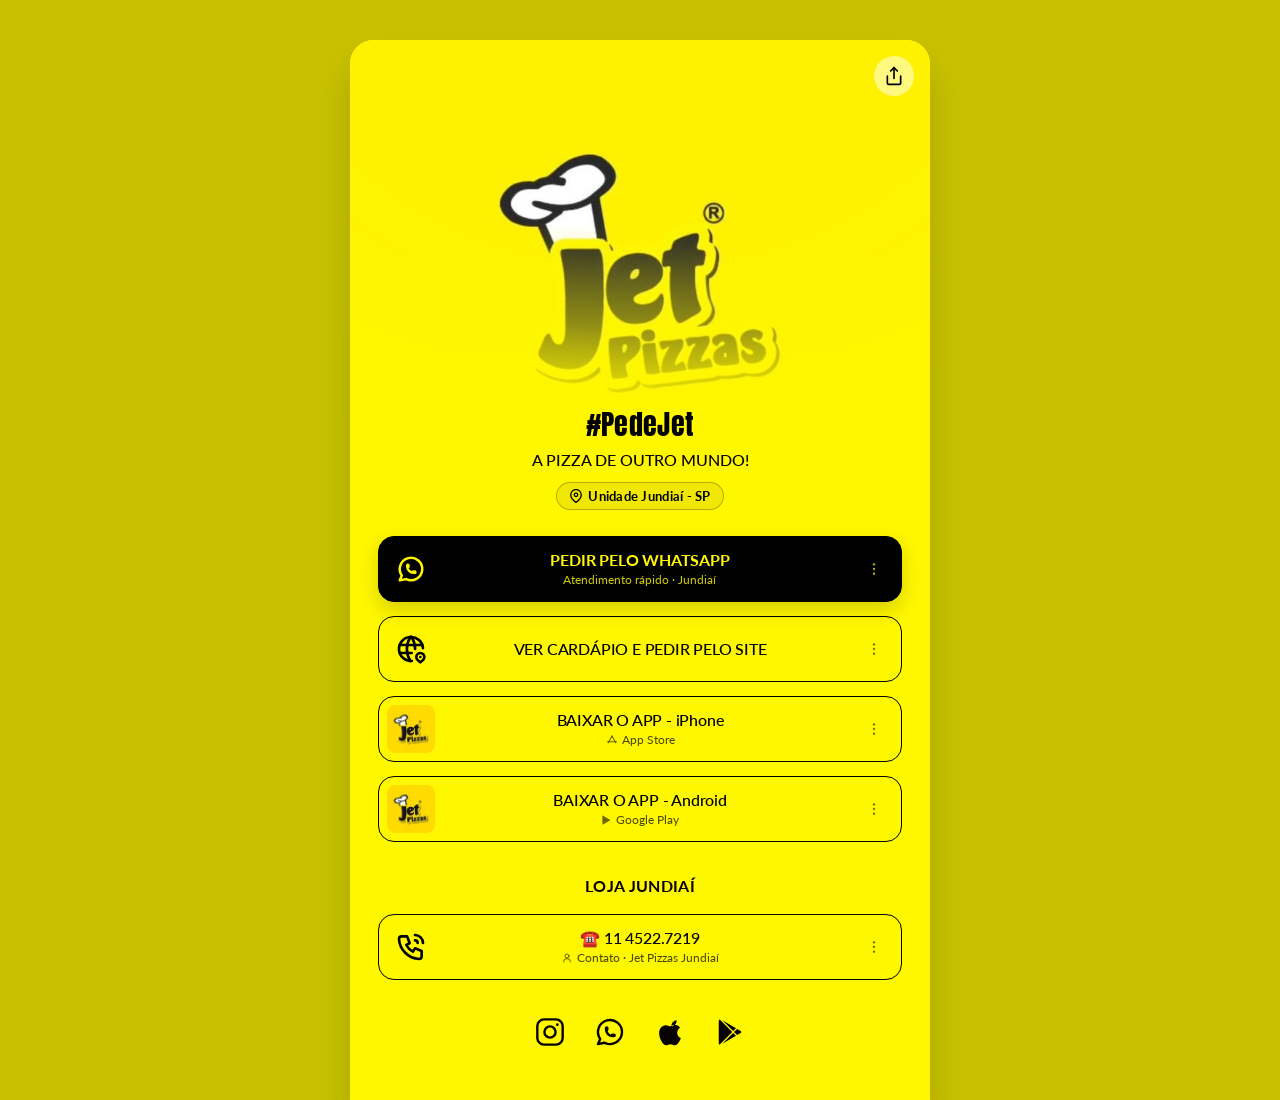
==== index.html @ f5eb054f "first commit" ====
<!DOCTYPE html>
<html lang="pt-BR">
<head>
  <meta charset="UTF-8" />
  <meta name="viewport" content="width=device-width, initial-scale=1.0" />
  <title>#PedeJet | Jet Pizzas Jundiaí</title>
  <meta name="description" content="A PIZZA DE OUTRO MUNDO! Peça sua Jet Pizza em Jundiaí pelo WhatsApp, Site ou App." />
  <meta name="theme-color" content="#FFF700" />

  <!-- Open Graph -->
  <meta property="og:title" content="#PedeJet | Jet Pizzas Jundiaí" />
  <meta property="og:description" content="A PIZZA DE OUTRO MUNDO! Peça sua Jet Pizza em Jundiaí." />
  <meta property="og:type" content="website" />
  <meta property="og:image" content="assets/hero-poster.jpg" />

  <link rel="icon" type="image/jpeg" href="assets/app-iphone.jpg" />
  <link rel="preconnect" href="https://fonts.googleapis.com" />
  <link rel="preconnect" href="https://fonts.gstatic.com" crossorigin />
  <link href="https://fonts.googleapis.com/css2?family=Anton&family=Lato:wght@400;500;700&display=swap" rel="stylesheet" />
  <link rel="stylesheet" href="styles.css" />
</head>
<body>
  <div class="page-backdrop">
    <main class="profile-frame" aria-label="Jet Pizzas Jundiaí">
      <!-- Top Floating Action Bar -->
      <div class="top-bar">
        <button
          type="button"
          class="top-bar-btn"
          id="share-page-btn"
          aria-label="Compartilhar página"
          title="Compartilhar página"
        >
          <svg width="20" height="20" viewBox="0 0 24 24" fill="none" stroke="currentColor" stroke-width="2" stroke-linecap="round" stroke-linejoin="round" aria-hidden="true">
            <path d="M4 12v8a2 2 0 0 0 2 2h12a2 2 0 0 0 2-2v-8" />
            <polyline points="16 6 12 2 8 6" />
            <line x1="12" y1="2" x2="12" y2="15" />
          </svg>
        </button>
      </div>

      <!-- Hero Video / Avatar -->
      <header class="profile-header">
        <div class="hero-media">
          <video
            class="hero-video"
            autoplay
            loop
            muted
            playsinline
            poster="assets/hero-poster.jpg"
            aria-label="Animação Jet Pizzas"
          >
            <source src="assets/hero.mp4" type="video/mp4" />
          </video>
        </div>

        <div class="profile-identity">
          <h1 class="profile-title">#PedeJet</h1>
          <h2 class="profile-subtitle">A PIZZA DE OUTRO MUNDO!</h2>
          <p class="location-badge">
            <svg width="14" height="14" viewBox="0 0 24 24" fill="none" stroke="currentColor" stroke-width="2.2" stroke-linecap="round" stroke-linejoin="round" aria-hidden="true">
              <path d="M21 10c0 7-9 13-9 13s-9-6-9-13a9 9 0 0 1 18 0z" />
              <circle cx="12" cy="10" r="3" />
            </svg>
            Unidade Jundiaí - SP
          </p>
        </div>
      </header>

      <!-- Main Links Stack -->
      <section class="links-container" aria-label="Links principais">
        <!-- 1. Destaque: Pedir pelo WhatsApp (Jundiaí: +55 11 96182-9238) -->
        <div class="link-item">
          <a
            class="link-card link-card--primary"
            href="https://wa.me/5511961829238?text=Ol%C3%A1!%20Gostaria%20de%20fazer%20um%20pedido%20na%20Jet%20Pizzas%20Jundia%C3%AD%20%F0%9F%8D%95"
            target="_blank"
            rel="noopener noreferrer"
            data-track-event="ClickWhatsApp"
          >
            <span class="link-media link-media--icon">
              <svg width="30" height="30" viewBox="0 0 24 24" fill="none" stroke="currentColor" stroke-width="2" stroke-linecap="round" stroke-linejoin="round" aria-hidden="true">
                <path d="M3 21l1.65 -3.8a9 9 0 1 1 3.4 2.9l-5.05 .9" />
                <path d="M9 10a.5 .5 0 0 0 1 0v-1a.5 .5 0 0 0 -1 0v1a5 5 0 0 0 5 5h1a.5 .5 0 0 0 0 -1h-1a.5 .5 0 0 0 0 1" />
              </svg>
            </span>
            <span class="link-text">
              <span class="link-title">PEDIR PELO WHATSAPP</span>
              <span class="link-subtitle">Atendimento rápido · Jundiaí</span>
            </span>
          </a>
          <button
            type="button"
            class="link-share-btn link-share-btn--on-dark"
            data-share-url="https://wa.me/5511961829238?text=Ol%C3%A1!%20Gostaria%20de%20fazer%20um%20pedido%20na%20Jet%20Pizzas%20Jundia%C3%AD%20%F0%9F%8D%95"
            data-share-title="PEDIR PELO WHATSAPP | Jet Pizzas Jundiaí"
            aria-label="Compartilhar link PEDIR PELO WHATSAPP"
          >
            <svg width="16" height="16" viewBox="0 0 24 24" fill="currentColor" aria-hidden="true">
              <circle cx="12" cy="5" r="1.75" />
              <circle cx="12" cy="12" r="1.75" />
              <circle cx="12" cy="19" r="1.75" />
            </svg>
          </button>
        </div>

        <!-- 2. Cardápio e Pedir pelo Site -->
        <div class="link-item">
          <a
            class="link-card"
            href="https://pedidos.jetpizzas.com.br"
            target="_blank"
            rel="noopener noreferrer"
            data-track-event="ClickCardapioSite"
          >
            <span class="link-media link-media--icon">
              <img src="assets/world-pin.svg" alt="" width="32" height="32" />
            </span>
            <span class="link-text">
              <span class="link-title">VER CARDÁPIO E PEDIR PELO SITE</span>
            </span>
          </a>
          <button
            type="button"
            class="link-share-btn"
            data-share-url="https://pedidos.jetpizzas.com.br"
            data-share-title="VER CARDÁPIO E PEDIR PELO SITE | Jet Pizzas"
            aria-label="Compartilhar link VER CARDÁPIO E PEDIR PELO SITE"
          >
            <svg width="16" height="16" viewBox="0 0 24 24" fill="currentColor" aria-hidden="true">
              <circle cx="12" cy="5" r="1.75" />
              <circle cx="12" cy="12" r="1.75" />
              <circle cx="12" cy="19" r="1.75" />
            </svg>
          </button>
        </div>

        <!-- 3. App iPhone -->
        <div class="link-item">
          <a
            class="link-card"
            href="https://apps.apple.com/br/app/jet-pizzas/id1092715174"
            target="_blank"
            rel="noopener noreferrer"
            data-track-event="ClickAppiOS"
          >
            <span class="link-media link-media--thumb">
              <img src="assets/app-iphone.jpg" alt="" loading="eager" />
            </span>
            <span class="link-text">
              <span class="link-title">BAIXAR O APP - iPhone</span>
              <span class="link-subtitle">
                <svg class="inline-badge-icon" width="12" height="12" viewBox="0 0 24 24" fill="none" stroke="currentColor" stroke-width="2.2" stroke-linecap="round" stroke-linejoin="round" aria-hidden="true">
                  <path d="M12 4L4.5 17.5" />
                  <path d="M12 4l7.5 13.5" />
                  <path d="M3 15.5h18" />
                </svg>
                App Store
              </span>
            </span>
          </a>
          <button
            type="button"
            class="link-share-btn"
            data-share-url="https://apps.apple.com/br/app/jet-pizzas/id1092715174"
            data-share-title="BAIXAR O APP - iPhone | Jet Pizzas"
            aria-label="Compartilhar link BAIXAR O APP - iPhone"
          >
            <svg width="16" height="16" viewBox="0 0 24 24" fill="currentColor" aria-hidden="true">
              <circle cx="12" cy="5" r="1.75" />
              <circle cx="12" cy="12" r="1.75" />
              <circle cx="12" cy="19" r="1.75" />
            </svg>
          </button>
        </div>

        <!-- 4. App Android -->
        <div class="link-item">
          <a
            class="link-card"
            href="https://play.google.com/store/apps/details?id=br.com.delivery.jetpizzasolga&pli=1"
            target="_blank"
            rel="noopener noreferrer"
            data-track-event="ClickAppAndroid"
          >
            <span class="link-media link-media--thumb">
              <img src="assets/app-android.png" alt="" loading="eager" />
            </span>
            <span class="link-text">
              <span class="link-title">BAIXAR O APP - Android</span>
              <span class="link-subtitle">
                <svg class="inline-badge-icon" width="12" height="12" viewBox="0 0 24 24" fill="currentColor" aria-hidden="true">
                  <path d="M5.2 3.2a1 1 0 0 1 1.05.05l13.4 8a1 1 0 0 1 0 1.72l-13.4 8A1 1 0 0 1 4.75 20V4a1 1 0 0 1 .45-.8z" />
                </svg>
                Google Play
              </span>
            </span>
          </a>
          <button
            type="button"
            class="link-share-btn"
            data-share-url="https://play.google.com/store/apps/details?id=br.com.delivery.jetpizzasolga&pli=1"
            data-share-title="BAIXAR O APP - Android | Jet Pizzas"
            aria-label="Compartilhar link BAIXAR O APP - Android"
          >
            <svg width="16" height="16" viewBox="0 0 24 24" fill="currentColor" aria-hidden="true">
              <circle cx="12" cy="5" r="1.75" />
              <circle cx="12" cy="12" r="1.75" />
              <circle cx="12" cy="19" r="1.75" />
            </svg>
          </button>
        </div>

        <!-- Seção Exclusiva: LOJA JUNDIAÍ -->
        <h3 class="section-heading">LOJA JUNDIAÍ</h3>

        <div class="link-item">
          <a
            class="link-card"
            href="tel:+551145227219"
            data-track-event="ClickTelefoneJundiai"
          >
            <span class="link-media link-media--icon">
              <img src="assets/phone-call.svg" alt="" width="32" height="32" />
            </span>
            <span class="link-text">
              <span class="link-title">☎️ 11 4522.7219</span>
              <span class="link-subtitle">
                <svg class="inline-badge-icon" width="12" height="12" viewBox="0 0 24 24" fill="none" stroke="currentColor" stroke-width="2" stroke-linecap="round" stroke-linejoin="round" aria-hidden="true">
                  <circle cx="12" cy="8" r="4" />
                  <path d="M5 20a7 7 0 0 1 14 0" />
                </svg>
                Contato · Jet Pizzas Jundiaí
              </span>
            </span>
          </a>
          <button
            type="button"
            class="link-share-btn"
            data-share-url="tel:+551145227219"
            data-share-text="Jet Pizzas Jundiaí - Telefone: (11) 4522-7219"
            data-share-title="Contato · Jet Pizzas Jundiaí"
            aria-label="Copiar telefone da Loja Jundiaí"
          >
            <svg width="16" height="16" viewBox="0 0 24 24" fill="currentColor" aria-hidden="true">
              <circle cx="12" cy="5" r="1.75" />
              <circle cx="12" cy="12" r="1.75" />
              <circle cx="12" cy="19" r="1.75" />
            </svg>
          </button>
        </div>
      </section>

      <!-- Bottom Social Icons -->
      <nav class="social-row" aria-label="Redes sociais e aplicativos">
        <a
          class="social-link"
          href="https://www.instagram.com/jetpizzas/"
          target="_blank"
          rel="noopener noreferrer"
          aria-label="Instagram"
          title="Instagram"
        >
          <svg width="32" height="32" viewBox="0 0 24 24" fill="none" stroke="currentColor" stroke-width="1.8" stroke-linecap="round" stroke-linejoin="round" aria-hidden="true">
            <rect x="2.5" y="2.5" width="19" height="19" rx="5" ry="5" />
            <circle cx="12" cy="12" r="4.2" />
            <circle cx="17.5" cy="6.5" r="1" fill="currentColor" stroke="none" />
          </svg>
        </a>

        <a
          class="social-link"
          href="https://wa.me/5511961829238?text=Ol%C3%A1!%20Gostaria%20de%20fazer%20um%20pedido%20na%20Jet%20Pizzas%20Jundia%C3%AD%20%F0%9F%8D%95"
          target="_blank"
          rel="noopener noreferrer"
          aria-label="WhatsApp Jundiaí"
          title="WhatsApp Jundiaí (+55 11 96182-9238)"
          data-track-event="ClickWhatsApp"
        >
          <svg width="32" height="32" viewBox="0 0 24 24" fill="none" stroke="currentColor" stroke-width="1.8" stroke-linecap="round" stroke-linejoin="round" aria-hidden="true">
            <path d="M3 21l1.65 -3.8a9 9 0 1 1 3.4 2.9l-5.05 .9" />
            <path d="M9 10a.5 .5 0 0 0 1 0v-1a.5 .5 0 0 0 -1 0v1a5 5 0 0 0 5 5h1a.5 .5 0 0 0 0 -1h-1a.5 .5 0 0 0 0 1" />
          </svg>
        </a>

        <a
          class="social-link"
          href="https://apps.apple.com/br/app/jet-pizzas/id1092715174"
          target="_blank"
          rel="noopener noreferrer"
          aria-label="Apple App Store"
          title="Apple App Store"
        >
          <svg width="32" height="32" viewBox="0 0 24 24" fill="currentColor" aria-hidden="true">
            <path d="M18.71 19.5c-.83 1.24-1.71 2.45-3.05 2.47-1.34.03-1.77-.79-3.29-.79-1.53 0-2 .77-3.27.82-1.31.05-2.3-1.32-3.14-2.53C4.25 17 2.94 12.45 4.7 9.39c.87-1.52 2.43-2.48 4.12-2.51 1.28-.02 2.5.87 3.29.87.78 0 2.26-1.07 3.81-.91.65.03 2.47.26 3.64 1.98-.09.06-2.17 1.28-2.15 3.81.03 3.02 2.65 4.03 2.68 4.04-.03.07-.42 1.44-1.38 2.83M15.96 6.33c.68-.83 1.14-1.97 1.01-3.13-.98.04-2.17.65-2.87 1.48-.63.72-1.18 1.89-1.03 3.01 1.1.08 2.21-.53 2.89-1.36z" />
          </svg>
        </a>

        <a
          class="social-link"
          href="https://play.google.com/store/apps/details?id=br.com.delivery.jetpizzasolga&pli=1"
          target="_blank"
          rel="noopener noreferrer"
          aria-label="Google Play Store"
          title="Google Play Store"
        >
          <svg width="30" height="30" viewBox="0 0 24 24" fill="currentColor" aria-hidden="true">
            <path d="M3.609 1.814L13.792 12 3.61 22.186a1.99 1.99 0 0 1-.61-1.436V3.25c0-.56.23-.1.609-1.436zm10.89 10.893l2.302 2.302-10.937 6.333 8.635-8.635zm3.199-3.198l2.807 1.626a1 1 0 0 1 0 1.73l-2.808 1.626L15.206 12l2.492-2.491zM5.864 2.658L16.8 8.99l-2.302 2.302-8.634-8.634z" />
          </svg>
        </a>
      </nav>
    </main>
  </div>

  <!-- Toast feedback for copy/share -->
  <div class="toast" id="toast" role="status" aria-live="polite"></div>

  <script src="script.js"></script>
</body>
</html>
---- styles.css ----
:root {
  --brand-yellow: #FFF700;
  --desktop-backdrop: #C7C100;
  --desktop-backdrop-mix: color-mix(in srgb, #FFF700 78%, #000000 22%);
  --text-primary: #000000;
  --text-secondary: #060000;
  --button-text: #010000;
  --button-border: #000000;
  --button-hover: rgba(0, 0, 0, 0.07);
  --button-radius: 16px;
  --link-gap: 14px;
  --container-width: 580px;
}

*,
*::before,
*::after {
  box-sizing: border-box;
  margin: 0;
  padding: 0;
}

html,
body {
  min-height: 100%;
  font-family: 'Lato', -apple-system, BlinkMacSystemFont, 'Segoe UI', Roboto, sans-serif;
  background-color: var(--brand-yellow);
  color: var(--text-primary);
  -webkit-font-smoothing: antialiased;
  -moz-osx-font-smoothing: grayscale;
}

/* Outer Desktop Backdrop */
.page-backdrop {
  min-height: 100vh;
  width: 100%;
  display: flex;
  justify-content: center;
  background-color: var(--brand-yellow);
}

/* Main Card Container */
.profile-frame {
  position: relative;
  width: 100%;
  min-height: 100vh;
  background-color: var(--brand-yellow);
  display: flex;
  flex-direction: column;
  padding-bottom: 48px;
  overflow: hidden;
}

/* Top Floating Action Bar */
.top-bar {
  position: absolute;
  top: 16px;
  left: 16px;
  right: 16px;
  z-index: 10;
  display: flex;
  justify-content: flex-end;
  align-items: center;
  pointer-events: none;
}

.top-bar-btn {
  pointer-events: auto;
  width: 40px;
  height: 40px;
  border-radius: 50%;
  border: none;
  background: rgba(255, 255, 255, 0.5);
  backdrop-filter: blur(8px);
  -webkit-backdrop-filter: blur(8px);
  color: #000000;
  display: flex;
  align-items: center;
  justify-content: center;
  cursor: pointer;
  transition: background-color 0.15s ease, transform 0.15s ease;
}

.top-bar-btn:hover {
  background: rgba(255, 255, 255, 0.72);
  transform: scale(1.04);
}

.top-bar-btn:active {
  transform: scale(0.96);
}

/* Hero Video / Avatar */
.profile-header {
  position: relative;
  width: 100%;
  display: flex;
  flex-direction: column;
  align-items: center;
}

.hero-media {
  position: relative;
  width: 100%;
  aspect-ratio: 1 / 0.78;
  max-height: 460px;
  overflow: hidden;
  background-color: var(--brand-yellow);
}

.hero-media::after {
  content: '';
  position: absolute;
  inset: 0;
  background: linear-gradient(
    to bottom,
    rgba(255, 247, 0, 0) 40%,
    rgba(255, 247, 0, 0.55) 72%,
    rgba(255, 247, 0, 0.92) 90%,
    #FFF700 100%
  );
  pointer-events: none;
}

.hero-video {
  width: 100%;
  height: 100%;
  object-fit: cover;
  object-position: center 25%;
  display: block;
  -webkit-mask-image: radial-gradient(
    110.26% 96% at 50% 0%,
    #000 48%,
    rgba(0, 0, 0, 0.85) 66%,
    rgba(0, 0, 0, 0.35) 84%,
    transparent 100%
  );
  mask-image: radial-gradient(
    110.26% 96% at 50% 0%,
    #000 48%,
    rgba(0, 0, 0, 0.85) 66%,
    rgba(0, 0, 0, 0.35) 84%,
    transparent 100%
  );
}

/* Title & Bio */
.profile-identity {
  position: relative;
  z-index: 2;
  margin-top: -84px;
  padding: 0 24px 26px;
  text-align: center;
}

.profile-title {
  font-family: 'Anton', Impact, Haettenschweiler, 'Arial Narrow Bold', sans-serif;
  font-weight: 400;
  font-size: 1.75rem;
  line-height: 1.2;
  color: var(--text-primary);
  letter-spacing: 0.01em;
}

.profile-subtitle {
  margin-top: 6px;
  font-family: 'Lato', sans-serif;
  font-weight: 500;
  font-size: 1rem;
  line-height: 1.5;
  color: var(--text-secondary);
}

.location-badge {
  margin-top: 10px;
  display: inline-flex;
  align-items: center;
  justify-content: center;
  gap: 5px;
  padding: 5px 12px;
  border-radius: 999px;
  border: 1px solid rgba(0, 0, 0, 0.25);
  background-color: rgba(0, 0, 0, 0.06);
  font-size: 13px;
  font-weight: 700;
  letter-spacing: 0.02em;
  color: var(--text-primary);
}

/* Links Stack */
.links-container {
  width: 100%;
  padding: 0 16px;
  display: flex;
  flex-direction: column;
  gap: var(--link-gap);
}

.link-item {
  position: relative;
  width: 100%;
}

.link-card {
  position: relative;
  display: flex;
  align-items: center;
  justify-content: center;
  width: 100%;
  min-height: 66px;
  padding: 12px 64px;
  border: 1px solid var(--button-border);
  border-radius: var(--button-radius);
  background-color: transparent;
  color: var(--button-text);
  text-decoration: none;
  transition: background-color 0.16s ease, transform 0.12s ease;
}

.link-card:hover {
  background-color: var(--button-hover);
}

.link-card:active {
  transform: scale(0.99);
}

.link-card:focus-visible {
  outline: 2px solid #000000;
  outline-offset: 2px;
}

/* Primary Highlighted CTA (WhatsApp) */
.link-card--primary {
  background-color: #000000;
  border-color: #000000;
  color: var(--brand-yellow);
  box-shadow: 0 8px 20px rgba(0, 0, 0, 0.16);
}

.link-card--primary:hover {
  background-color: #1A1A1A;
  transform: translateY(-1px);
}

.link-card--primary:active {
  transform: scale(0.99);
}

.link-card--primary .link-title {
  color: var(--brand-yellow);
  font-weight: 700;
}

.link-card--primary .link-subtitle {
  color: rgba(255, 247, 0, 0.82);
}

.link-card--primary .link-media--icon {
  color: var(--brand-yellow);
}

/* Left Thumbnail / Icon Slot */
.link-media {
  position: absolute;
  left: 8px;
  top: 50%;
  transform: translateY(-50%);
  width: 48px;
  height: 48px;
  border-radius: 8px;
  display: flex;
  align-items: center;
  justify-content: center;
  overflow: hidden;
  flex-shrink: 0;
}

.link-media--thumb img {
  width: 48px;
  height: 48px;
  object-fit: cover;
  border-radius: 8px;
  display: block;
}

.link-media--icon img {
  width: 32px;
  height: 32px;
  display: block;
}

/* Centered Text */
.link-text {
  display: flex;
  flex-direction: column;
  align-items: center;
  justify-content: center;
  gap: 2px;
  text-align: center;
}

.link-title {
  font-size: 14px;
  font-weight: 500;
  line-height: 1.25;
  letter-spacing: -0.2px;
  color: var(--button-text);
}

.link-subtitle {
  display: inline-flex;
  align-items: center;
  justify-content: center;
  gap: 4px;
  font-size: 12px;
  font-weight: 400;
  line-height: 1.3;
  color: rgba(1, 0, 0, 0.72);
}

.inline-badge-icon {
  flex-shrink: 0;
  opacity: 0.8;
}

/* Right Three-Dots Share Button */
.link-share-btn {
  position: absolute;
  right: 12px;
  top: 50%;
  transform: translateY(-50%);
  width: 32px;
  height: 32px;
  border-radius: 50%;
  border: none;
  background: transparent;
  color: rgba(0, 0, 0, 0.55);
  display: flex;
  align-items: center;
  justify-content: center;
  cursor: pointer;
  transition: background-color 0.15s ease, color 0.15s ease;
}

.link-share-btn:hover {
  background-color: rgba(0, 0, 0, 0.08);
  color: #000000;
}

.link-share-btn:focus-visible {
  outline: 2px solid #000000;
  outline-offset: 2px;
}

.link-share-btn--on-dark {
  color: rgba(255, 247, 0, 0.72);
}

.link-share-btn--on-dark:hover {
  background-color: rgba(255, 247, 0, 0.14);
  color: var(--brand-yellow);
}

/* Section Heading (LOJA JUNDIAÍ) */
.section-heading {
  margin-top: 18px;
  margin-bottom: 2px;
  text-align: center;
  font-family: 'Lato', sans-serif;
  font-weight: 700;
  font-size: 14px;
  line-height: 1.5;
  letter-spacing: 0.02em;
  color: var(--text-secondary);
  text-transform: uppercase;
}

/* Bottom Social Icons */
.social-row {
  margin-top: 32px;
  padding: 0 24px;
  display: flex;
  align-items: center;
  justify-content: center;
  gap: 20px;
}

.social-link {
  color: var(--text-secondary);
  display: inline-flex;
  align-items: center;
  justify-content: center;
  width: 40px;
  height: 40px;
  text-decoration: none;
  transition: transform 0.16s ease, opacity 0.16s ease;
}

.social-link:hover {
  transform: scale(1.075);
}

.social-link:focus-visible {
  outline: 2px solid #000000;
  outline-offset: 4px;
  border-radius: 8px;
}

/* Toast Notification */
.toast {
  position: fixed;
  bottom: 24px;
  left: 50%;
  transform: translateX(-50%) translateY(16px);
  background-color: #111111;
  color: #FFF700;
  padding: 10px 18px;
  border-radius: 999px;
  font-size: 14px;
  font-weight: 500;
  box-shadow: 0 8px 24px rgba(0, 0, 0, 0.25);
  opacity: 0;
  pointer-events: none;
  transition: opacity 0.2s ease, transform 0.2s ease;
  z-index: 100;
}

.toast.is-visible {
  opacity: 1;
  transform: translateX(-50%) translateY(0);
}

/* Desktop Breakpoint (>= 576px) matching Linktree */
@media (min-width: 576px) {
  .page-backdrop {
    background-color: var(--desktop-backdrop);
    background-color: var(--desktop-backdrop-mix);
    padding: 40px 16px 0;
  }

  .profile-frame {
    max-width: var(--container-width);
    min-height: calc(100vh - 40px);
    border-radius: 24px 24px 0 0;
    box-shadow: 0 24px 32px 0 rgba(0, 0, 0, 0.15);
  }

  .links-container {
    padding: 0 28px;
  }

  .link-title {
    font-size: 16px;
  }

  .section-heading {
    font-size: 16px;
  }
}
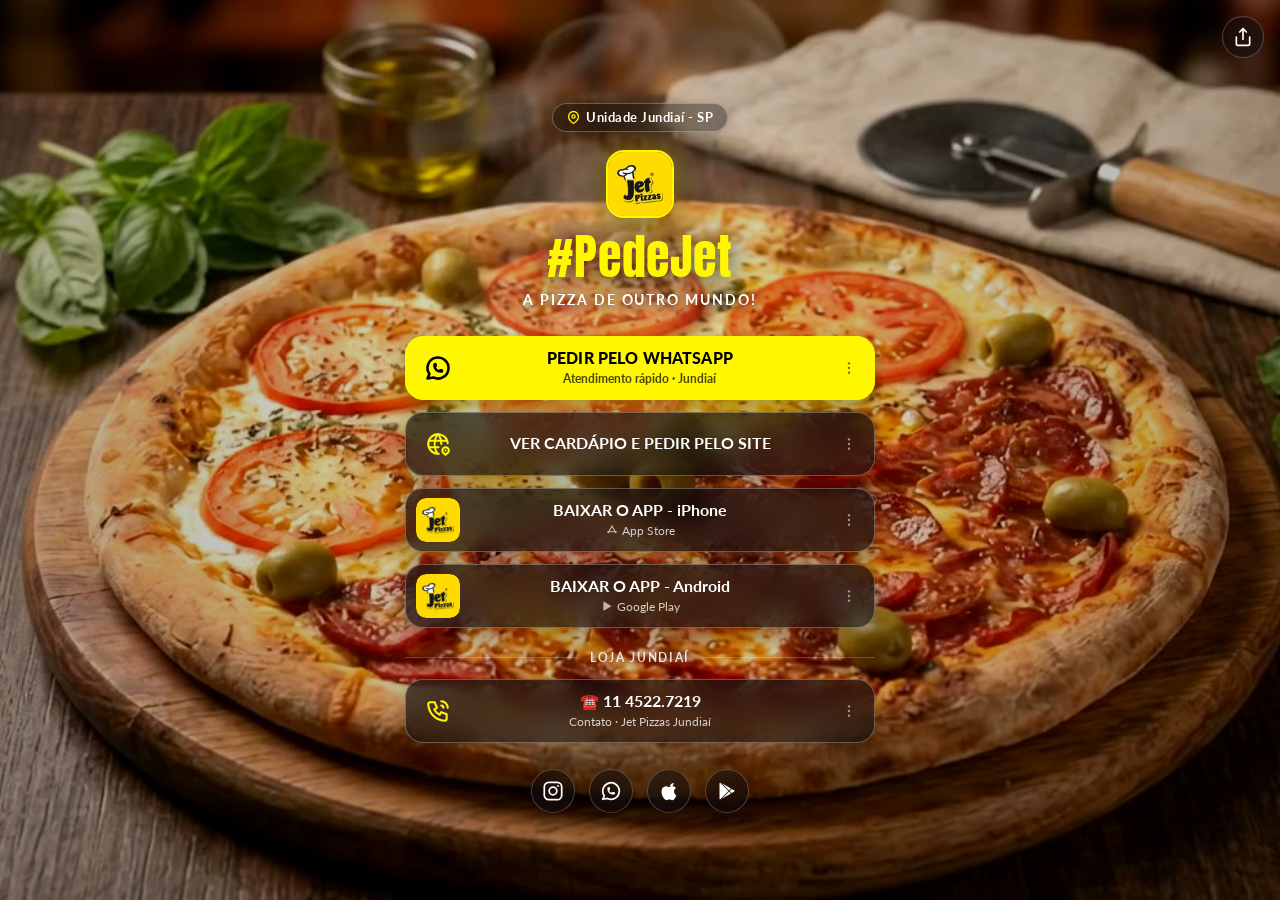
==== commit 9a1aba0b: "Promote pizza video page to main index.html" ====
--- a/index.html
+++ b/index.html
@@ -5,94 +5,122 @@
   <meta name="viewport" content="width=device-width, initial-scale=1.0" />
   <title>#PedeJet | Jet Pizzas Jundiaí</title>
   <meta name="description" content="A PIZZA DE OUTRO MUNDO! Peça sua Jet Pizza em Jundiaí pelo WhatsApp, Site ou App." />
-  <meta name="theme-color" content="#FFF700" />
+  <meta name="theme-color" content="#0A0A0C" />
 
   <!-- Open Graph -->
   <meta property="og:title" content="#PedeJet | Jet Pizzas Jundiaí" />
   <meta property="og:description" content="A PIZZA DE OUTRO MUNDO! Peça sua Jet Pizza em Jundiaí." />
   <meta property="og:type" content="website" />
-  <meta property="og:image" content="assets/hero-poster.jpg" />
+  <meta property="og:image" content="assets/pizzas-poster.jpg" />
 
   <link rel="icon" type="image/jpeg" href="assets/app-iphone.jpg" />
   <link rel="preconnect" href="https://fonts.googleapis.com" />
   <link rel="preconnect" href="https://fonts.gstatic.com" crossorigin />
-  <link href="https://fonts.googleapis.com/css2?family=Anton&family=Lato:wght@400;500;700&display=swap" rel="stylesheet" />
-  <link rel="stylesheet" href="styles.css" />
+  <link href="https://fonts.googleapis.com/css2?family=Anton&family=Lato:wght@400;500;700;900&display=swap" rel="stylesheet" />
+  <link rel="stylesheet" href="v2.css" />
+  <script src="tracking-config.js"></script>
+  <script src="tracking.js"></script>
 </head>
 <body>
-  <div class="page-backdrop">
-    <main class="profile-frame" aria-label="Jet Pizzas Jundiaí">
-      <!-- Top Floating Action Bar -->
-      <div class="top-bar">
-        <button
-          type="button"
-          class="top-bar-btn"
-          id="share-page-btn"
-          aria-label="Compartilhar página"
-          title="Compartilhar página"
-        >
-          <svg width="20" height="20" viewBox="0 0 24 24" fill="none" stroke="currentColor" stroke-width="2" stroke-linecap="round" stroke-linejoin="round" aria-hidden="true">
-            <path d="M4 12v8a2 2 0 0 0 2 2h12a2 2 0 0 0 2-2v-8" />
-            <polyline points="16 6 12 2 8 6" />
-            <line x1="12" y1="2" x2="12" y2="15" />
-          </svg>
-        </button>
-      </div>
-
-      <!-- Hero Video / Avatar -->
-      <header class="profile-header">
-        <div class="hero-media">
-          <video
-            class="hero-video"
-            autoplay
-            loop
-            muted
-            playsinline
-            poster="assets/hero-poster.jpg"
-            aria-label="Animação Jet Pizzas"
-          >
-            <source src="assets/hero.mp4" type="video/mp4" />
-          </video>
-        </div>
-
-        <div class="profile-identity">
-          <h1 class="profile-title">#PedeJet</h1>
-          <h2 class="profile-subtitle">A PIZZA DE OUTRO MUNDO!</h2>
-          <p class="location-badge">
-            <svg width="14" height="14" viewBox="0 0 24 24" fill="none" stroke="currentColor" stroke-width="2.2" stroke-linecap="round" stroke-linejoin="round" aria-hidden="true">
-              <path d="M21 10c0 7-9 13-9 13s-9-6-9-13a9 9 0 0 1 18 0z" />
-              <circle cx="12" cy="10" r="3" />
-            </svg>
-            Unidade Jundiaí - SP
-          </p>
-        </div>
+  <!-- Full-Bleed Background Video (Mobile vs Desktop) -->
+  <div class="video-bg-wrapper" aria-hidden="true">
+    <video
+      id="bg-video"
+      class="video-bg"
+      autoplay
+      loop
+      muted
+      playsinline
+      preload="auto"
+      data-src-mobile="assets/pizzas-mobile.mp4"
+      data-poster-mobile="assets/pizzas-mobile-poster.jpg"
+      data-src-desktop="assets/pizzas.mp4"
+      data-poster-desktop="assets/pizzas-poster.jpg"
+    ></video>
+    <div class="video-scrim"></div>
+  </div>
+  <script>
+    (() => {
+      const video = document.getElementById('bg-video');
+      if (!video) return;
+      const mq = window.matchMedia('(max-width: 767px)');
+      function applySource(isMobile) {
+        const nextSrc = isMobile ? video.dataset.srcMobile : video.dataset.srcDesktop;
+        const nextPoster = isMobile ? video.dataset.posterMobile : video.dataset.posterDesktop;
+        if (video.getAttribute('src') === nextSrc) return;
+        video.setAttribute('poster', nextPoster);
+        video.setAttribute('src', nextSrc);
+        video.load();
+        video.play().catch(() => {});
+      }
+      applySource(mq.matches);
+      mq.addEventListener('change', (e) => applySource(e.matches));
+    })();
+  </script>
+
+  <!-- Top Floating Share Button -->
+  <div class="top-bar">
+    <button
+      type="button"
+      class="top-bar-btn"
+      id="share-page-btn"
+      aria-label="Compartilhar página"
+      title="Compartilhar página"
+    >
+      <svg width="20" height="20" viewBox="0 0 24 24" fill="none" stroke="currentColor" stroke-width="2" stroke-linecap="round" stroke-linejoin="round" aria-hidden="true">
+        <path d="M4 12v8a2 2 0 0 0 2 2h12a2 2 0 0 0 2-2v-8" />
+        <polyline points="16 6 12 2 8 6" />
+        <line x1="12" y1="2" x2="12" y2="15" />
+      </svg>
+    </button>
+  </div>
+
+  <!-- Centered Content Over Video -->
+  <main class="stage" aria-label="Jet Pizzas Jundiaí">
+    <div class="content-column">
+      <!-- Header / Identity -->
+      <header class="hero-header">
+        <p class="location-pill">
+          <svg width="13" height="13" viewBox="0 0 24 24" fill="none" stroke="currentColor" stroke-width="2.4" stroke-linecap="round" stroke-linejoin="round" aria-hidden="true">
+            <path d="M21 10c0 7-9 13-9 13s-9-6-9-13a9 9 0 0 1 18 0z" />
+            <circle cx="12" cy="10" r="3" />
+          </svg>
+          Unidade Jundiaí - SP
+        </p>
+
+        <div class="brand-avatar">
+          <img src="assets/app-iphone.jpg" alt="Logo Jet Pizzas" />
+        </div>
+
+        <h1 class="brand-title">#PedeJet</h1>
+        <h2 class="brand-subtitle">A PIZZA DE OUTRO MUNDO!</h2>
       </header>
 
-      <!-- Main Links Stack -->
-      <section class="links-container" aria-label="Links principais">
-        <!-- 1. Destaque: Pedir pelo WhatsApp (Jundiaí: +55 11 96182-9238) -->
-        <div class="link-item">
-          <a
-            class="link-card link-card--primary"
+      <!-- Action Buttons -->
+      <section class="links-stack" aria-label="Links principais">
+        <!-- 1. Destaque Principal: WhatsApp Jundiaí -->
+        <div class="link-item">
+          <a
+            class="btn-card btn-card--primary"
             href="https://wa.me/5511961829238?text=Ol%C3%A1!%20Gostaria%20de%20fazer%20um%20pedido%20na%20Jet%20Pizzas%20Jundia%C3%AD%20%F0%9F%8D%95"
             target="_blank"
             rel="noopener noreferrer"
             data-track-event="ClickWhatsApp"
           >
-            <span class="link-media link-media--icon">
-              <svg width="30" height="30" viewBox="0 0 24 24" fill="none" stroke="currentColor" stroke-width="2" stroke-linecap="round" stroke-linejoin="round" aria-hidden="true">
+            <span class="btn-media btn-media--icon">
+              <svg width="28" height="28" viewBox="0 0 24 24" fill="none" stroke="currentColor" stroke-width="2.2" stroke-linecap="round" stroke-linejoin="round" aria-hidden="true">
                 <path d="M3 21l1.65 -3.8a9 9 0 1 1 3.4 2.9l-5.05 .9" />
                 <path d="M9 10a.5 .5 0 0 0 1 0v-1a.5 .5 0 0 0 -1 0v1a5 5 0 0 0 5 5h1a.5 .5 0 0 0 0 -1h-1a.5 .5 0 0 0 0 1" />
               </svg>
             </span>
-            <span class="link-text">
-              <span class="link-title">PEDIR PELO WHATSAPP</span>
-              <span class="link-subtitle">Atendimento rápido · Jundiaí</span>
-            </span>
-          </a>
-          <button
-            type="button"
-            class="link-share-btn link-share-btn--on-dark"
+            <span class="btn-text">
+              <span class="btn-title">PEDIR PELO WHATSAPP</span>
+              <span class="btn-subtitle">Atendimento rápido · Jundiaí</span>
+            </span>
+          </a>
+          <button
+            type="button"
+            class="link-share-btn link-share-btn--on-yellow"
             data-share-url="https://wa.me/5511961829238?text=Ol%C3%A1!%20Gostaria%20de%20fazer%20um%20pedido%20na%20Jet%20Pizzas%20Jundia%C3%AD%20%F0%9F%8D%95"
             data-share-title="PEDIR PELO WHATSAPP | Jet Pizzas Jundiaí"
             aria-label="Compartilhar link PEDIR PELO WHATSAPP"
@@ -108,17 +136,25 @@
         <!-- 2. Cardápio e Pedir pelo Site -->
         <div class="link-item">
           <a
-            class="link-card"
+            class="btn-card btn-card--glass"
             href="https://pedidos.jetpizzas.com.br"
             target="_blank"
             rel="noopener noreferrer"
             data-track-event="ClickCardapioSite"
           >
-            <span class="link-media link-media--icon">
-              <img src="assets/world-pin.svg" alt="" width="32" height="32" />
-            </span>
-            <span class="link-text">
-              <span class="link-title">VER CARDÁPIO E PEDIR PELO SITE</span>
+            <span class="btn-media btn-media--icon">
+              <svg width="26" height="26" viewBox="0 0 24 24" fill="none" stroke="currentColor" stroke-width="1.9" stroke-linecap="round" stroke-linejoin="round" aria-hidden="true">
+                <path d="M20.972 11.291a9 9 0 1 0 -8.322 9.686" />
+                <path d="M3.6 9h16.8" />
+                <path d="M3.6 15h8.9" />
+                <path d="M11.5 3a17 17 0 0 0 0 18" />
+                <path d="M12.5 3a16.986 16.986 0 0 1 2.578 9.018" />
+                <path d="M21.121 20.121a3 3 0 1 0 -4.242 0c.418 .419 1.125 1.045 2.121 1.879c1.051 -.89 1.759 -1.516 2.121 -1.879z" />
+                <path d="M19 18v.01" />
+              </svg>
+            </span>
+            <span class="btn-text">
+              <span class="btn-title">VER CARDÁPIO E PEDIR PELO SITE</span>
             </span>
           </a>
           <button
@@ -139,18 +175,18 @@
         <!-- 3. App iPhone -->
         <div class="link-item">
           <a
-            class="link-card"
+            class="btn-card btn-card--glass"
             href="https://apps.apple.com/br/app/jet-pizzas/id1092715174"
             target="_blank"
             rel="noopener noreferrer"
             data-track-event="ClickAppiOS"
           >
-            <span class="link-media link-media--thumb">
+            <span class="btn-media btn-media--thumb">
               <img src="assets/app-iphone.jpg" alt="" loading="eager" />
             </span>
-            <span class="link-text">
-              <span class="link-title">BAIXAR O APP - iPhone</span>
-              <span class="link-subtitle">
+            <span class="btn-text">
+              <span class="btn-title">BAIXAR O APP - iPhone</span>
+              <span class="btn-subtitle">
                 <svg class="inline-badge-icon" width="12" height="12" viewBox="0 0 24 24" fill="none" stroke="currentColor" stroke-width="2.2" stroke-linecap="round" stroke-linejoin="round" aria-hidden="true">
                   <path d="M12 4L4.5 17.5" />
                   <path d="M12 4l7.5 13.5" />
@@ -178,18 +214,18 @@
         <!-- 4. App Android -->
         <div class="link-item">
           <a
-            class="link-card"
+            class="btn-card btn-card--glass"
             href="https://play.google.com/store/apps/details?id=br.com.delivery.jetpizzasolga&pli=1"
             target="_blank"
             rel="noopener noreferrer"
             data-track-event="ClickAppAndroid"
           >
-            <span class="link-media link-media--thumb">
+            <span class="btn-media btn-media--thumb">
               <img src="assets/app-android.png" alt="" loading="eager" />
             </span>
-            <span class="link-text">
-              <span class="link-title">BAIXAR O APP - Android</span>
-              <span class="link-subtitle">
+            <span class="btn-text">
+              <span class="btn-title">BAIXAR O APP - Android</span>
+              <span class="btn-subtitle">
                 <svg class="inline-badge-icon" width="12" height="12" viewBox="0 0 24 24" fill="currentColor" aria-hidden="true">
                   <path d="M5.2 3.2a1 1 0 0 1 1.05.05l13.4 8a1 1 0 0 1 0 1.72l-13.4 8A1 1 0 0 1 4.75 20V4a1 1 0 0 1 .45-.8z" />
                 </svg>
@@ -212,27 +248,28 @@
           </button>
         </div>
 
-        <!-- Seção Exclusiva: LOJA JUNDIAÍ -->
-        <h3 class="section-heading">LOJA JUNDIAÍ</h3>
-
-        <div class="link-item">
-          <a
-            class="link-card"
+        <!-- Divisor LOJA JUNDIAÍ -->
+        <div class="section-divider" role="heading" aria-level="3">
+          <span>LOJA JUNDIAÍ</span>
+        </div>
+
+        <!-- 5. Telefone Loja Jundiaí -->
+        <div class="link-item">
+          <a
+            class="btn-card btn-card--glass"
             href="tel:+551145227219"
             data-track-event="ClickTelefoneJundiai"
           >
-            <span class="link-media link-media--icon">
-              <img src="assets/phone-call.svg" alt="" width="32" height="32" />
-            </span>
-            <span class="link-text">
-              <span class="link-title">☎️ 11 4522.7219</span>
-              <span class="link-subtitle">
-                <svg class="inline-badge-icon" width="12" height="12" viewBox="0 0 24 24" fill="none" stroke="currentColor" stroke-width="2" stroke-linecap="round" stroke-linejoin="round" aria-hidden="true">
-                  <circle cx="12" cy="8" r="4" />
-                  <path d="M5 20a7 7 0 0 1 14 0" />
-                </svg>
-                Contato · Jet Pizzas Jundiaí
-              </span>
+            <span class="btn-media btn-media--icon">
+              <svg width="26" height="26" viewBox="0 0 24 24" fill="none" stroke="currentColor" stroke-width="1.9" stroke-linecap="round" stroke-linejoin="round" aria-hidden="true">
+                <path d="M5 4h4l2 5l-2.5 1.5a11 11 0 0 0 5 5l1.5 -2.5l5 2v4a2 2 0 0 1 -2 2a16 16 0 0 1 -15 -15a2 2 0 0 1 2 -2" />
+                <path d="M15 7a2 2 0 0 1 2 2" />
+                <path d="M15 3a6 6 0 0 1 6 6" />
+              </svg>
+            </span>
+            <span class="btn-text">
+              <span class="btn-title">☎️ 11 4522.7219</span>
+              <span class="btn-subtitle">Contato · Jet Pizzas Jundiaí</span>
             </span>
           </a>
           <button
@@ -261,8 +298,10 @@
           rel="noopener noreferrer"
           aria-label="Instagram"
           title="Instagram"
+          data-track-event="ClickInstagram"
+          data-track-position="footer"
         >
-          <svg width="32" height="32" viewBox="0 0 24 24" fill="none" stroke="currentColor" stroke-width="1.8" stroke-linecap="round" stroke-linejoin="round" aria-hidden="true">
+          <svg width="22" height="22" viewBox="0 0 24 24" fill="none" stroke="currentColor" stroke-width="1.9" stroke-linecap="round" stroke-linejoin="round" aria-hidden="true">
             <rect x="2.5" y="2.5" width="19" height="19" rx="5" ry="5" />
             <circle cx="12" cy="12" r="4.2" />
             <circle cx="17.5" cy="6.5" r="1" fill="currentColor" stroke="none" />
@@ -277,8 +316,9 @@
           aria-label="WhatsApp Jundiaí"
           title="WhatsApp Jundiaí (+55 11 96182-9238)"
           data-track-event="ClickWhatsApp"
+          data-track-position="footer"
         >
-          <svg width="32" height="32" viewBox="0 0 24 24" fill="none" stroke="currentColor" stroke-width="1.8" stroke-linecap="round" stroke-linejoin="round" aria-hidden="true">
+          <svg width="22" height="22" viewBox="0 0 24 24" fill="none" stroke="currentColor" stroke-width="1.9" stroke-linecap="round" stroke-linejoin="round" aria-hidden="true">
             <path d="M3 21l1.65 -3.8a9 9 0 1 1 3.4 2.9l-5.05 .9" />
             <path d="M9 10a.5 .5 0 0 0 1 0v-1a.5 .5 0 0 0 -1 0v1a5 5 0 0 0 5 5h1a.5 .5 0 0 0 0 -1h-1a.5 .5 0 0 0 0 1" />
           </svg>
@@ -291,8 +331,10 @@
           rel="noopener noreferrer"
           aria-label="Apple App Store"
           title="Apple App Store"
+          data-track-event="ClickAppiOS"
+          data-track-position="footer"
         >
-          <svg width="32" height="32" viewBox="0 0 24 24" fill="currentColor" aria-hidden="true">
+          <svg width="22" height="22" viewBox="0 0 24 24" fill="currentColor" aria-hidden="true">
             <path d="M18.71 19.5c-.83 1.24-1.71 2.45-3.05 2.47-1.34.03-1.77-.79-3.29-.79-1.53 0-2 .77-3.27.82-1.31.05-2.3-1.32-3.14-2.53C4.25 17 2.94 12.45 4.7 9.39c.87-1.52 2.43-2.48 4.12-2.51 1.28-.02 2.5.87 3.29.87.78 0 2.26-1.07 3.81-.91.65.03 2.47.26 3.64 1.98-.09.06-2.17 1.28-2.15 3.81.03 3.02 2.65 4.03 2.68 4.04-.03.07-.42 1.44-1.38 2.83M15.96 6.33c.68-.83 1.14-1.97 1.01-3.13-.98.04-2.17.65-2.87 1.48-.63.72-1.18 1.89-1.03 3.01 1.1.08 2.21-.53 2.89-1.36z" />
           </svg>
         </a>
@@ -304,16 +346,18 @@
           rel="noopener noreferrer"
           aria-label="Google Play Store"
           title="Google Play Store"
+          data-track-event="ClickAppAndroid"
+          data-track-position="footer"
         >
-          <svg width="30" height="30" viewBox="0 0 24 24" fill="currentColor" aria-hidden="true">
+          <svg width="20" height="20" viewBox="0 0 24 24" fill="currentColor" aria-hidden="true">
             <path d="M3.609 1.814L13.792 12 3.61 22.186a1.99 1.99 0 0 1-.61-1.436V3.25c0-.56.23-.1.609-1.436zm10.89 10.893l2.302 2.302-10.937 6.333 8.635-8.635zm3.199-3.198l2.807 1.626a1 1 0 0 1 0 1.73l-2.808 1.626L15.206 12l2.492-2.491zM5.864 2.658L16.8 8.99l-2.302 2.302-8.634-8.634z" />
           </svg>
         </a>
       </nav>
-    </main>
-  </div>
-
-  <!-- Toast feedback for copy/share -->
+    </div>
+  </main>
+
+  <!-- Toast feedback -->
   <div class="toast" id="toast" role="status" aria-live="polite"></div>
 
   <script src="script.js"></script>
--- a/v2.css
+++ b/v2.css
@@ -0,0 +1,446 @@
+:root {
+  --brand-yellow: #FFF700;
+  --brand-yellow-hover: #FFF933;
+  --bg-dark: #0A0A0C;
+  --glass-bg: rgba(10, 10, 14, 0.64);
+  --glass-bg-hover: rgba(18, 18, 22, 0.78);
+  --glass-border: rgba(255, 255, 255, 0.28);
+  --glass-border-hover: rgba(255, 247, 0, 0.65);
+  --text-white: #FFFFFF;
+  --text-muted: rgba(255, 255, 255, 0.78);
+  --btn-radius: 18px;
+}
+
+*,
+*::before,
+*::after {
+  box-sizing: border-box;
+  margin: 0;
+  padding: 0;
+}
+
+html,
+body {
+  min-height: 100%;
+  font-family: 'Lato', -apple-system, BlinkMacSystemFont, 'Segoe UI', Roboto, sans-serif;
+  background-color: var(--bg-dark);
+  color: var(--text-white);
+  -webkit-font-smoothing: antialiased;
+  -moz-osx-font-smoothing: grayscale;
+}
+
+/* Full-Bleed Fixed Background Video */
+.video-bg-wrapper {
+  position: fixed;
+  inset: 0;
+  z-index: 0;
+  overflow: hidden;
+  pointer-events: none;
+  background-color: var(--bg-dark);
+}
+
+.video-bg {
+  width: 100%;
+  height: 100%;
+  object-fit: cover;
+  object-position: center;
+  transform: scale(1.03);
+  filter: brightness(1.08) contrast(1.06) saturate(1.22);
+}
+
+.video-scrim {
+  position: absolute;
+  inset: 0;
+  background: radial-gradient(
+    circle at 50% 45%,
+    rgba(0, 0, 0, 0.12) 0%,
+    rgba(0, 0, 0, 0.34) 100%
+  );
+}
+
+/* Top Floating Share Button */
+.top-bar {
+  position: fixed;
+  top: 16px;
+  right: 16px;
+  z-index: 20;
+}
+
+.top-bar-btn {
+  width: 42px;
+  height: 42px;
+  border-radius: 50%;
+  border: 1px solid rgba(255, 255, 255, 0.24);
+  background: rgba(12, 12, 16, 0.48);
+  backdrop-filter: blur(12px);
+  -webkit-backdrop-filter: blur(12px);
+  color: var(--text-white);
+  display: flex;
+  align-items: center;
+  justify-content: center;
+  cursor: pointer;
+  transition: background-color 0.18s ease, border-color 0.18s ease, transform 0.15s ease;
+}
+
+.top-bar-btn:hover {
+  background: rgba(255, 247, 0, 0.18);
+  border-color: var(--brand-yellow);
+  color: var(--brand-yellow);
+  transform: scale(1.05);
+}
+
+.top-bar-btn:active {
+  transform: scale(0.95);
+}
+
+/* Centered Stage */
+.stage {
+  position: relative;
+  z-index: 10;
+  min-height: 100dvh;
+  width: 100%;
+  display: flex;
+  align-items: center;
+  justify-content: center;
+  padding: 56px 18px 40px;
+}
+
+.content-column {
+  width: 100%;
+  max-width: 470px;
+  display: flex;
+  flex-direction: column;
+  align-items: center;
+}
+
+/* Header & Brand Identity */
+.hero-header {
+  display: flex;
+  flex-direction: column;
+  align-items: center;
+  text-align: center;
+  margin-bottom: 26px;
+}
+
+.location-pill {
+  display: inline-flex;
+  align-items: center;
+  gap: 6px;
+  padding: 6px 14px;
+  border-radius: 999px;
+  border: 1px solid rgba(255, 255, 255, 0.28);
+  background: rgba(0, 0, 0, 0.36);
+  backdrop-filter: blur(10px);
+  -webkit-backdrop-filter: blur(10px);
+  font-size: 12.5px;
+  font-weight: 700;
+  letter-spacing: 0.04em;
+  color: var(--text-white);
+  margin-bottom: 18px;
+  box-shadow: 0 4px 16px rgba(0, 0, 0, 0.25);
+}
+
+.location-pill svg {
+  color: var(--brand-yellow);
+}
+
+.brand-avatar {
+  width: 68px;
+  height: 68px;
+  border-radius: 18px;
+  overflow: hidden;
+  border: 2px solid var(--brand-yellow);
+  box-shadow: 0 0 28px rgba(255, 247, 0, 0.32), 0 10px 24px rgba(0, 0, 0, 0.45);
+  margin-bottom: 14px;
+}
+
+.brand-avatar img {
+  width: 100%;
+  height: 100%;
+  object-fit: cover;
+  display: block;
+}
+
+.brand-title {
+  font-family: 'Anton', Impact, Haettenschweiler, 'Arial Narrow Bold', sans-serif;
+  font-weight: 400;
+  font-size: clamp(2.25rem, 7vw, 3rem);
+  line-height: 1.08;
+  color: var(--brand-yellow);
+  letter-spacing: 0.02em;
+  text-shadow: 0 4px 24px rgba(0, 0, 0, 0.75);
+}
+
+.brand-subtitle {
+  margin-top: 6px;
+  font-family: 'Lato', sans-serif;
+  font-weight: 700;
+  font-size: 0.88rem;
+  line-height: 1.4;
+  letter-spacing: 0.14em;
+  color: var(--text-white);
+  text-shadow: 0 2px 12px rgba(0, 0, 0, 0.85);
+}
+
+/* Links Stack */
+.links-stack {
+  width: 100%;
+  display: flex;
+  flex-direction: column;
+  gap: 12px;
+}
+
+.link-item {
+  position: relative;
+  width: 100%;
+}
+
+.btn-card {
+  position: relative;
+  display: flex;
+  align-items: center;
+  justify-content: center;
+  width: 100%;
+  min-height: 64px;
+  padding: 12px 58px;
+  border-radius: var(--btn-radius);
+  text-decoration: none;
+  transition: transform 0.18s cubic-bezier(0.4, 0, 0.2, 1),
+              background-color 0.2s ease,
+              border-color 0.2s ease,
+              box-shadow 0.2s ease;
+}
+
+.btn-card:active {
+  transform: scale(0.985);
+}
+
+.btn-card:focus-visible {
+  outline: 2px solid var(--brand-yellow);
+  outline-offset: 3px;
+}
+
+/* Primary Yellow CTA */
+.btn-card--primary {
+  background: var(--brand-yellow);
+  border: 1px solid var(--brand-yellow);
+  color: #000000;
+  box-shadow: 0 10px 30px rgba(255, 247, 0, 0.28), 0 6px 16px rgba(0, 0, 0, 0.35);
+}
+
+.btn-card--primary:hover {
+  background: var(--brand-yellow-hover);
+  transform: translateY(-2px);
+  box-shadow: 0 14px 36px rgba(255, 247, 0, 0.42), 0 8px 20px rgba(0, 0, 0, 0.4);
+}
+
+.btn-card--primary .btn-title {
+  color: #000000;
+  font-weight: 900;
+  letter-spacing: 0.01em;
+}
+
+.btn-card--primary .btn-subtitle {
+  color: rgba(0, 0, 0, 0.72);
+  font-weight: 700;
+}
+
+/* Glassmorphic Secondary Buttons */
+.btn-card--glass {
+  background: var(--glass-bg);
+  border: 1px solid var(--glass-border);
+  backdrop-filter: blur(14px);
+  -webkit-backdrop-filter: blur(14px);
+  color: var(--text-white);
+  box-shadow: 0 8px 24px rgba(0, 0, 0, 0.28);
+}
+
+.btn-card--glass:hover {
+  background: var(--glass-bg-hover);
+  border-color: var(--glass-border-hover);
+  transform: translateY(-2px);
+  box-shadow: 0 12px 28px rgba(0, 0, 0, 0.38);
+}
+
+/* Left Media Slot */
+.btn-media {
+  position: absolute;
+  left: 10px;
+  top: 50%;
+  transform: translateY(-50%);
+  width: 44px;
+  height: 44px;
+  border-radius: 10px;
+  display: flex;
+  align-items: center;
+  justify-content: center;
+  overflow: hidden;
+  flex-shrink: 0;
+}
+
+.btn-media--thumb img {
+  width: 44px;
+  height: 44px;
+  object-fit: cover;
+  border-radius: 10px;
+  display: block;
+}
+
+.btn-card--glass .btn-media--icon {
+  color: var(--brand-yellow);
+}
+
+/* Button Text */
+.btn-text {
+  display: flex;
+  flex-direction: column;
+  align-items: center;
+  justify-content: center;
+  gap: 2px;
+  text-align: center;
+}
+
+.btn-title {
+  font-size: 14.5px;
+  font-weight: 700;
+  line-height: 1.25;
+  color: var(--text-white);
+}
+
+.btn-subtitle {
+  display: inline-flex;
+  align-items: center;
+  justify-content: center;
+  gap: 4px;
+  font-size: 12px;
+  font-weight: 400;
+  line-height: 1.3;
+  color: var(--text-muted);
+}
+
+.inline-badge-icon {
+  flex-shrink: 0;
+  opacity: 0.85;
+}
+
+/* Three-dots Share Button */
+.link-share-btn {
+  position: absolute;
+  right: 10px;
+  top: 50%;
+  transform: translateY(-50%);
+  width: 32px;
+  height: 32px;
+  border-radius: 50%;
+  border: none;
+  background: transparent;
+  color: rgba(255, 255, 255, 0.55);
+  display: flex;
+  align-items: center;
+  justify-content: center;
+  cursor: pointer;
+  transition: background-color 0.15s ease, color 0.15s ease;
+}
+
+.link-share-btn:hover {
+  background-color: rgba(255, 255, 255, 0.12);
+  color: var(--text-white);
+}
+
+.link-share-btn--on-yellow {
+  color: rgba(0, 0, 0, 0.55);
+}
+
+.link-share-btn--on-yellow:hover {
+  background-color: rgba(0, 0, 0, 0.1);
+  color: #000000;
+}
+
+/* Section Divider (LOJA JUNDIAÍ) */
+.section-divider {
+  margin-top: 10px;
+  margin-bottom: 2px;
+  display: flex;
+  align-items: center;
+  gap: 12px;
+  width: 100%;
+}
+
+.section-divider::before,
+.section-divider::after {
+  content: '';
+  flex: 1;
+  height: 1px;
+  background: rgba(255, 255, 255, 0.22);
+}
+
+.section-divider span {
+  font-size: 12px;
+  font-weight: 700;
+  letter-spacing: 0.14em;
+  color: rgba(255, 255, 255, 0.85);
+  text-transform: uppercase;
+  text-shadow: 0 2px 8px rgba(0, 0, 0, 0.7);
+}
+
+/* Bottom Social Row */
+.social-row {
+  margin-top: 26px;
+  display: flex;
+  align-items: center;
+  justify-content: center;
+  gap: 14px;
+}
+
+.social-link {
+  width: 44px;
+  height: 44px;
+  border-radius: 50%;
+  border: 1px solid rgba(255, 255, 255, 0.22);
+  background: rgba(12, 12, 16, 0.48);
+  backdrop-filter: blur(10px);
+  -webkit-backdrop-filter: blur(10px);
+  color: var(--text-white);
+  display: inline-flex;
+  align-items: center;
+  justify-content: center;
+  text-decoration: none;
+  transition: transform 0.16s ease, border-color 0.16s ease, color 0.16s ease, background-color 0.16s ease;
+}
+
+.social-link:hover {
+  transform: translateY(-2px) scale(1.06);
+  border-color: var(--brand-yellow);
+  color: var(--brand-yellow);
+  background: rgba(255, 247, 0, 0.12);
+}
+
+/* Toast Notification */
+.toast {
+  position: fixed;
+  bottom: 24px;
+  left: 50%;
+  transform: translateX(-50%) translateY(16px);
+  background-color: var(--brand-yellow);
+  color: #000000;
+  padding: 10px 18px;
+  border-radius: 999px;
+  font-size: 14px;
+  font-weight: 700;
+  box-shadow: 0 10px 28px rgba(0, 0, 0, 0.4);
+  opacity: 0;
+  pointer-events: none;
+  transition: opacity 0.2s ease, transform 0.2s ease;
+  z-index: 100;
+}
+
+.toast.is-visible {
+  opacity: 1;
+  transform: translateX(-50%) translateY(0);
+}
+
+@media (min-width: 576px) {
+  .btn-title {
+    font-size: 15.5px;
+  }
+}
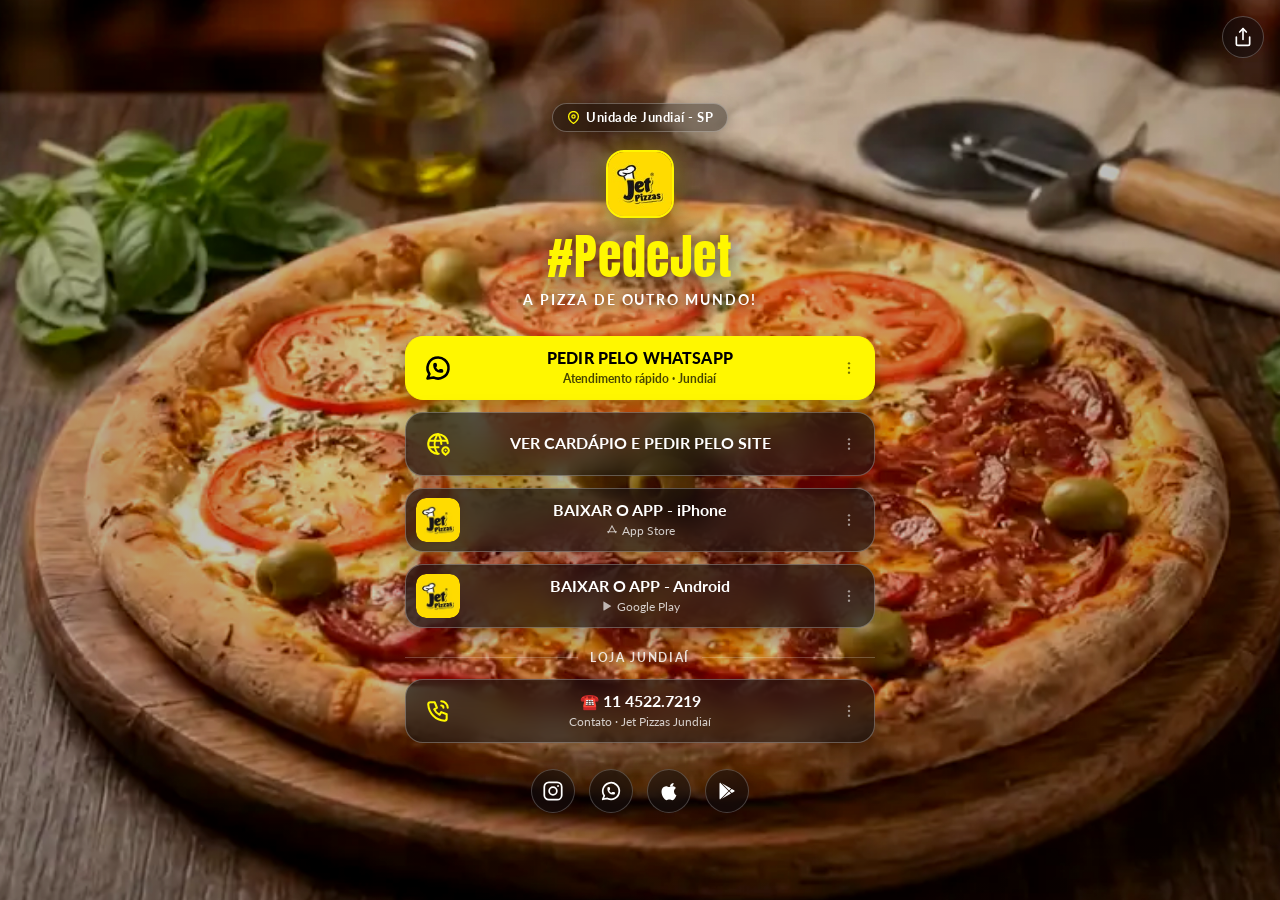
==== commit 2166946f: "Optimize page load speed: compress videos, WebP posters, defer scripts, cache headers" ====
--- a/index.html
+++ b/index.html
@@ -14,12 +14,14 @@
   <meta property="og:image" content="assets/pizzas-poster.jpg" />
 
   <link rel="icon" type="image/jpeg" href="assets/app-iphone.jpg" />
+  <link rel="preload" as="image" href="assets/pizzas-mobile-poster.webp" media="(max-width: 767px)" fetchpriority="high" />
+  <link rel="preload" as="image" href="assets/pizzas-poster.webp" media="(min-width: 768px)" fetchpriority="high" />
   <link rel="preconnect" href="https://fonts.googleapis.com" />
   <link rel="preconnect" href="https://fonts.gstatic.com" crossorigin />
-  <link href="https://fonts.googleapis.com/css2?family=Anton&family=Lato:wght@400;500;700;900&display=swap" rel="stylesheet" />
+  <link href="https://fonts.googleapis.com/css2?family=Anton&family=Lato:wght@400;700;900&display=swap" rel="stylesheet" />
   <link rel="stylesheet" href="v2.css" />
-  <script src="tracking-config.js"></script>
-  <script src="tracking.js"></script>
+  <script src="tracking-config.js" defer></script>
+  <script src="tracking.js" defer></script>
 </head>
 <body>
   <!-- Full-Bleed Background Video (Mobile vs Desktop) -->
@@ -31,11 +33,11 @@
       loop
       muted
       playsinline
-      preload="auto"
+      preload="metadata"
       data-src-mobile="assets/pizzas-mobile.mp4"
-      data-poster-mobile="assets/pizzas-mobile-poster.jpg"
+      data-poster-mobile="assets/pizzas-mobile-poster.webp"
       data-src-desktop="assets/pizzas.mp4"
-      data-poster-desktop="assets/pizzas-poster.jpg"
+      data-poster-desktop="assets/pizzas-poster.webp"
     ></video>
     <div class="video-scrim"></div>
   </div>
@@ -89,7 +91,7 @@
         </p>
 
         <div class="brand-avatar">
-          <img src="assets/app-iphone.jpg" alt="Logo Jet Pizzas" />
+          <img src="assets/app-iphone.jpg" alt="Logo Jet Pizzas" width="68" height="68" decoding="async" />
         </div>
 
         <h1 class="brand-title">#PedeJet</h1>
@@ -360,6 +362,6 @@
   <!-- Toast feedback -->
   <div class="toast" id="toast" role="status" aria-live="polite"></div>
 
-  <script src="script.js"></script>
+  <script src="script.js" defer></script>
 </body>
 </html>
